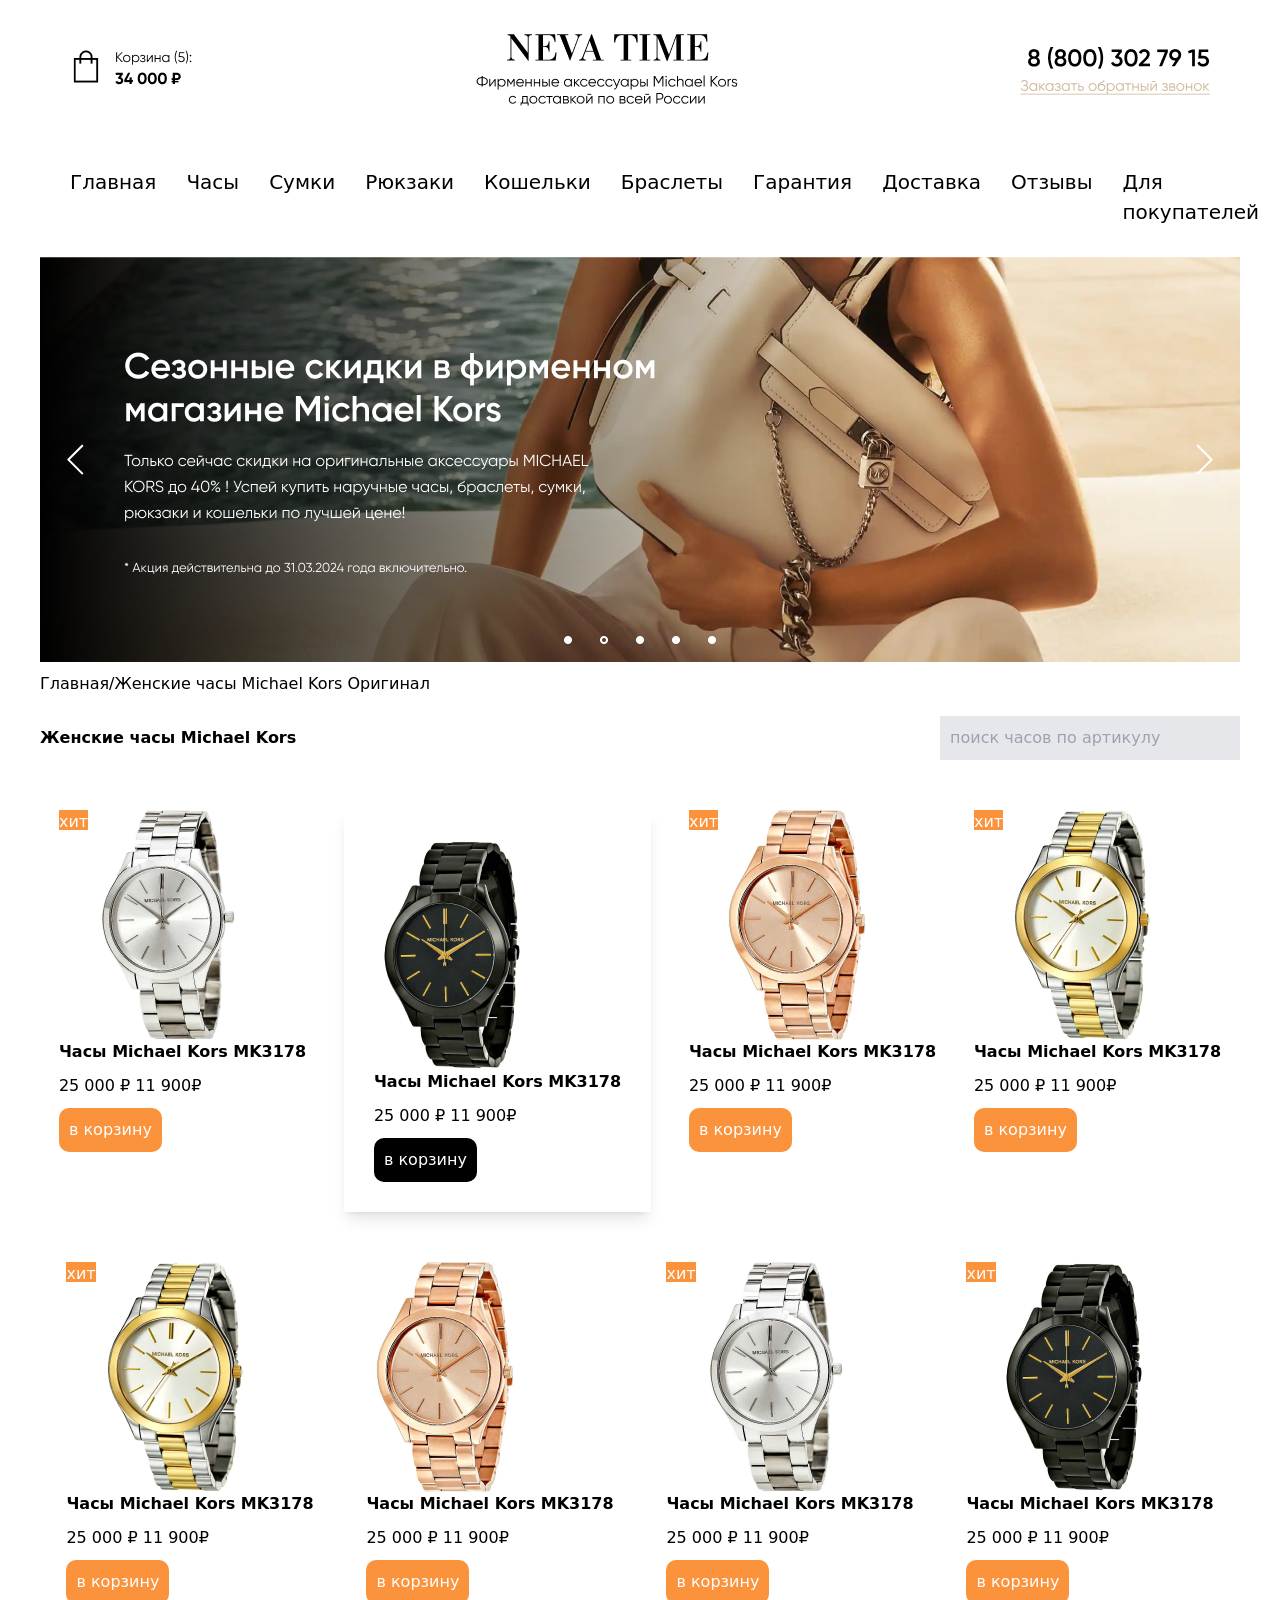
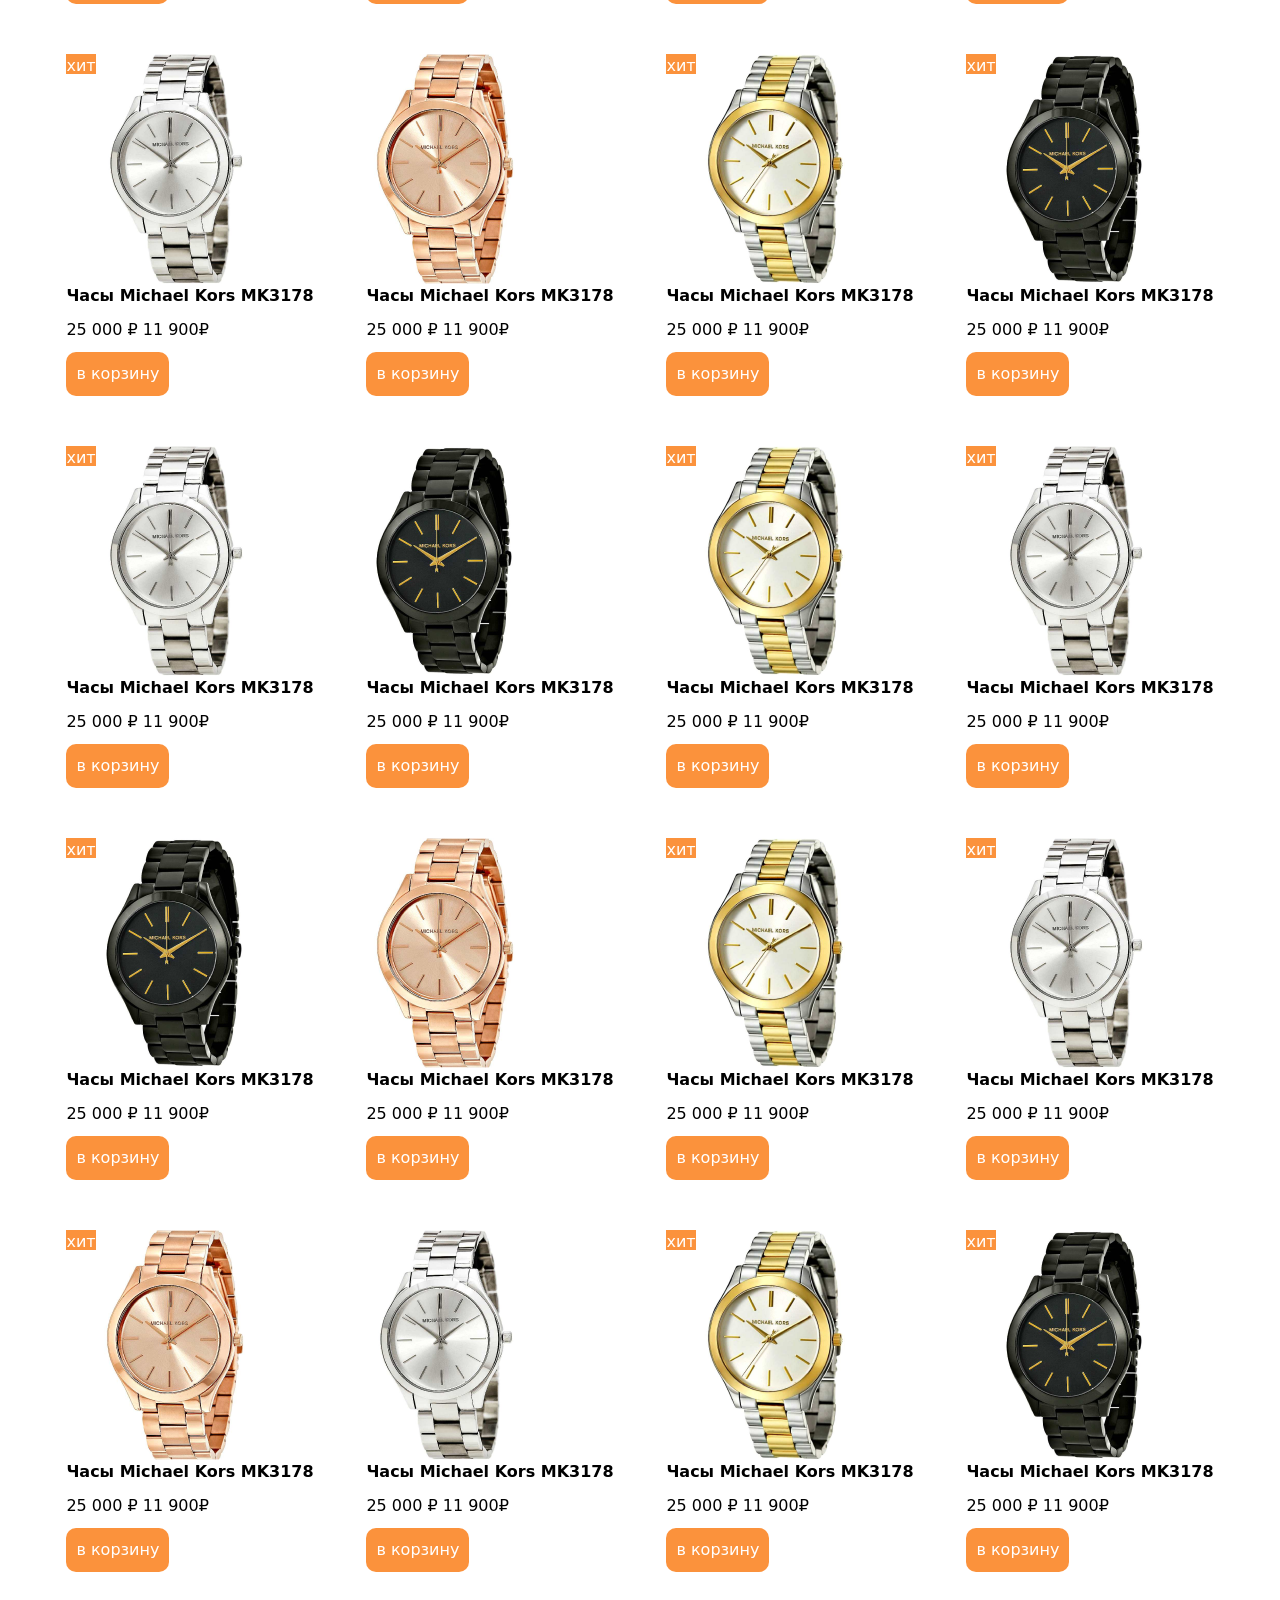
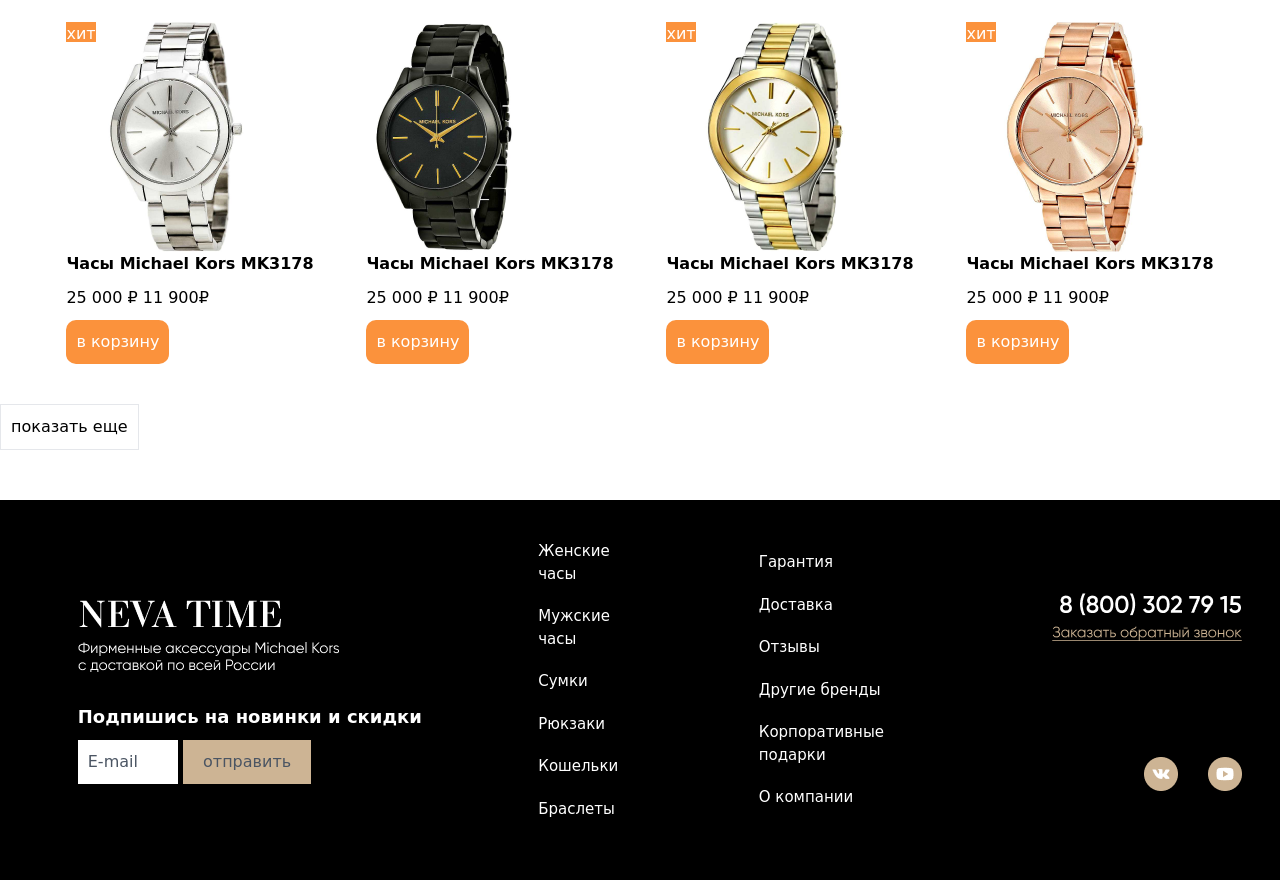
==== src/html — 2.html @ f07faa5c "list_2_add" ====
<!DOCTYPE html>
<html lang="en">

<head>
    <meta charset="UTF-8">
    <meta name="viewport" content="width=device-width, initial-scale=1.0">
    <title>Document</title>
    <link rel="stylesheet" href="./output.css">
</head>

<body>
    <header>
        <nav class="flex items-center justify-between py-[30px] px-[20px] sm:px-[30px] max-w-[1200px] m-auto">


            <img src="./6.png" alt="">
            <img src="./7.png" alt="">
            <img src="./8 (2).png" alt="">

        </nav>
        <nav class="flex items-center justify-between py-[30px] px-[20px] sm:px-[30px] max-w-[1200px] m-auto">

            <ul class="hidden lg:flex text-[20px] gap-[30px] m-auto">
                <li>Главная</li>
                <li>Часы</li>
                <li>Сумки</li>
                <li>Рюкзаки</li>
                <li>Кошельки</li>
                <li>Браслеты</li>
                <li>Гарантия</li>
                <li>Доставка</li>
                <li>Отзывы</li>
                <li>Для покупателей</li>
            </ul>
        </nav>

    </header>
    <main>
        <section class="max-w-[1200px] m-auto">
            <img src="banner.png" alt="">
        </section>
        <p class="mt-[10px] max-w-[1200px] m-auto">Главная/Женские часы Michael Kors Оригинал</p>
        <section class="mt-[20px]">
            <div class="flex justify-between max-w-[1200px] m-auto">
                <h2 class="font-bold place-self-center">Женские часы Michael Kors</h2>
                <input class="w-[300px] bg-gray-200 p-[10px]" type="text" placeholder="поиск часов по артикулу">
            </div>
            <div>
                <div class="max-w-[1200px] m-auto flex mt-[50px] justify-around">
                    <article>
                        <div class="flex">
                            <p class="text-white bg-orange-400 h-[20px]">хит</p>
                            <img src="./image 1 (3).png" alt="">
                        </div>

                        <h2 class="font-bold">Часы Michael Kors MK3178</h2>
                        <p class="mt-[10px]">25 000 ₽ 11 900₽</p>
                        <button class="p-[10px] bg-orange-400 text-white rounded-[10px] mt-[10px]">в корзину</button>

                    </article>
                    <article class="shadow-lg p-[30px]">
                        <div class="flex">

                            <img src="./image 1 (4).png" alt="">
                        </div>

                        <h2 class="font-bold">Часы Michael Kors MK3178</h2>
                        <p class="mt-[10px]">25 000 ₽ 11 900₽</p>
                        <button class="p-[10px] bg-black text-white rounded-[10px] mt-[10px]">в корзину</button>

                    </article>
                    <article>
                        <div class="flex">
                            <p class="text-white bg-orange-400 h-[20px]">хит</p>
                            <img src="./image 1 (5).png" alt="">
                        </div>

                        <h2 class="font-bold">Часы Michael Kors MK3178</h2>
                        <p class="mt-[10px]">25 000 ₽ 11 900₽</p>
                        <button class="p-[10px] bg-orange-400 text-white rounded-[10px] mt-[10px]">в корзину</button>

                    </article>
                    <article>
                        <div class="flex">
                            <p class="text-white bg-orange-400 h-[20px]">хит</p>
                            <img src="./image 1 (6).png" alt="">
                        </div>

                        <h2 class="font-bold">Часы Michael Kors MK3178</h2>
                        <p class="mt-[10px]">25 000 ₽ 11 900₽</p>
                        <button class="p-[10px] bg-orange-400 text-white rounded-[10px] mt-[10px]">в корзину</button>

                    </article>
                </div>
                <div class="max-w-[1200px] m-auto flex mt-[50px] justify-around">
                    <article>
                        <div class="flex">
                            <p class="text-white bg-orange-400 h-[20px]">хит</p>
                            <img src="./image 1 (6).png" alt="">
                        </div>

                        <h2 class="font-bold">Часы Michael Kors MK3178</h2>
                        <p class="mt-[10px]">25 000 ₽ 11 900₽</p>
                        <button class="p-[10px] bg-orange-400 text-white rounded-[10px] mt-[10px]">в корзину</button>

                    </article>
                    <article>
                        <div class="flex">

                            <img src="./image 1 (5).png" alt="">
                        </div>

                        <h2 class="font-bold">Часы Michael Kors MK3178</h2>
                        <p class="mt-[10px]">25 000 ₽ 11 900₽</p>
                        <button class="p-[10px] bg-orange-400 text-white rounded-[10px] mt-[10px]">в корзину</button>

                    </article>
                    <article>
                        <div class="flex">
                            <p class="text-white bg-orange-400 h-[20px]">хит</p>
                            <img src="./image 1 (3).png" alt="">
                        </div>

                        <h2 class="font-bold">Часы Michael Kors MK3178</h2>
                        <p class="mt-[10px]">25 000 ₽ 11 900₽</p>
                        <button class="p-[10px] bg-orange-400 text-white rounded-[10px] mt-[10px]">в корзину</button>

                    </article>
                    <article>
                        <div class="flex">
                            <p class="text-white bg-orange-400 h-[20px]">хит</p>
                            <img src="./image 1 (4).png" alt="">
                        </div>

                        <h2 class="font-bold">Часы Michael Kors MK3178</h2>
                        <p class="mt-[10px]">25 000 ₽ 11 900₽</p>
                        <button class="p-[10px] bg-orange-400 text-white rounded-[10px] mt-[10px]">в корзину</button>

                    </article>
                </div>
                <div class="max-w-[1200px] m-auto flex mt-[50px] justify-around">
                    <article>
                        <div class="flex">
                            <p class="text-white bg-orange-400 h-[20px]">хит</p>
                            <img src="./image 1 (3).png" alt="">
                        </div>

                        <h2 class="font-bold">Часы Michael Kors MK3178</h2>
                        <p class="mt-[10px]">25 000 ₽ 11 900₽</p>
                        <button class="p-[10px] bg-orange-400 text-white rounded-[10px] mt-[10px]">в корзину</button>

                    </article>
                    <article>
                        <div class="flex">

                            <img src="./image 1 (5).png" alt="">
                        </div>

                        <h2 class="font-bold">Часы Michael Kors MK3178</h2>
                        <p class="mt-[10px]">25 000 ₽ 11 900₽</p>
                        <button class="p-[10px] bg-orange-400 text-white rounded-[10px] mt-[10px]">в корзину</button>

                    </article>
                    <article>
                        <div class="flex">
                            <p class="text-white bg-orange-400 h-[20px]">хит</p>
                            <img src="./image 1 (6).png" alt="">
                        </div>

                        <h2 class="font-bold">Часы Michael Kors MK3178</h2>
                        <p class="mt-[10px]">25 000 ₽ 11 900₽</p>
                        <button class="p-[10px] bg-orange-400 text-white rounded-[10px] mt-[10px]">в корзину</button>

                    </article>
                    <article>
                        <div class="flex">
                            <p class="text-white bg-orange-400 h-[20px]">хит</p>
                            <img src="./image 1 (4).png" alt="">
                        </div>

                        <h2 class="font-bold">Часы Michael Kors MK3178</h2>
                        <p class="mt-[10px]">25 000 ₽ 11 900₽</p>
                        <button class="p-[10px] bg-orange-400 text-white rounded-[10px] mt-[10px]">в корзину</button>

                    </article>
                </div>
                <div class="max-w-[1200px] m-auto flex mt-[50px] justify-around">
                    <article>
                        <div class="flex">
                            <p class="text-white bg-orange-400 h-[20px]">хит</p>
                            <img src="./image 1 (3).png" alt="">
                        </div>

                        <h2 class="font-bold">Часы Michael Kors MK3178</h2>
                        <p class="mt-[10px]">25 000 ₽ 11 900₽</p>
                        <button class="p-[10px] bg-orange-400 text-white rounded-[10px] mt-[10px]">в корзину</button>

                    </article>
                    <article>
                        <div class="flex">

                            <img src="./image 1 (4).png" alt="">
                        </div>

                        <h2 class="font-bold">Часы Michael Kors MK3178</h2>
                        <p class="mt-[10px]">25 000 ₽ 11 900₽</p>
                        <button class="p-[10px] bg-orange-400 text-white rounded-[10px] mt-[10px]">в корзину</button>

                    </article>
                    <article>
                        <div class="flex">
                            <p class="text-white bg-orange-400 h-[20px]">хит</p>
                            <img src="./image 1 (6).png" alt="">
                        </div>

                        <h2 class="font-bold">Часы Michael Kors MK3178</h2>
                        <p class="mt-[10px]">25 000 ₽ 11 900₽</p>
                        <button class="p-[10px] bg-orange-400 text-white rounded-[10px] mt-[10px]">в корзину</button>

                    </article>
                    <article>
                        <div class="flex">
                            <p class="text-white bg-orange-400 h-[20px]">хит</p>
                            <img src="./image 1 (3).png" alt="">
                        </div>

                        <h2 class="font-bold">Часы Michael Kors MK3178</h2>
                        <p class="mt-[10px]">25 000 ₽ 11 900₽</p>
                        <button class="p-[10px] bg-orange-400 text-white rounded-[10px] mt-[10px]">в корзину</button>

                    </article>
                </div>
                <div class="max-w-[1200px] m-auto flex mt-[50px] justify-around">
                    <article>
                        <div class="flex">
                            <p class="text-white bg-orange-400 h-[20px]">хит</p>
                            <img src="./image 1 (4).png" alt="">
                        </div>

                        <h2 class="font-bold">Часы Michael Kors MK3178</h2>
                        <p class="mt-[10px]">25 000 ₽ 11 900₽</p>
                        <button class="p-[10px] bg-orange-400 text-white rounded-[10px] mt-[10px]">в корзину</button>

                    </article>
                    <article>
                        <div class="flex">

                            <img src="./image 1 (5).png" alt="">
                        </div>

                        <h2 class="font-bold">Часы Michael Kors MK3178</h2>
                        <p class="mt-[10px]">25 000 ₽ 11 900₽</p>
                        <button class="p-[10px] bg-orange-400 text-white rounded-[10px] mt-[10px]">в корзину</button>

                    </article>
                    <article>
                        <div class="flex">
                            <p class="text-white bg-orange-400 h-[20px]">хит</p>
                            <img src="./image 1 (6).png" alt="">
                        </div>

                        <h2 class="font-bold">Часы Michael Kors MK3178</h2>
                        <p class="mt-[10px]">25 000 ₽ 11 900₽</p>
                        <button class="p-[10px] bg-orange-400 text-white rounded-[10px] mt-[10px]">в корзину</button>

                    </article>
                    <article>
                        <div class="flex">
                            <p class="text-white bg-orange-400 h-[20px]">хит</p>
                            <img src="./image 1 (3).png" alt="">
                        </div>

                        <h2 class="font-bold">Часы Michael Kors MK3178</h2>
                        <p class="mt-[10px]">25 000 ₽ 11 900₽</p>
                        <button class="p-[10px] bg-orange-400 text-white rounded-[10px] mt-[10px]">в корзину</button>

                    </article>
                </div>
                <div class="max-w-[1200px] m-auto flex mt-[50px] justify-around">
                    <article>
                        <div class="flex">
                            <p class="text-white bg-orange-400 h-[20px]">хит</p>
                            <img src="./image 1 (5).png" alt="">
                        </div>

                        <h2 class="font-bold">Часы Michael Kors MK3178</h2>
                        <p class="mt-[10px]">25 000 ₽ 11 900₽</p>
                        <button class="p-[10px] bg-orange-400 text-white rounded-[10px] mt-[10px]">в корзину</button>

                    </article>
                    <article>
                        <div class="flex">

                            <img src="./image 1 (3).png" alt="">
                        </div>

                        <h2 class="font-bold">Часы Michael Kors MK3178</h2>
                        <p class="mt-[10px]">25 000 ₽ 11 900₽</p>
                        <button class="p-[10px] bg-orange-400 text-white rounded-[10px] mt-[10px]">в корзину</button>

                    </article>
                    <article>
                        <div class="flex">
                            <p class="text-white bg-orange-400 h-[20px]">хит</p>
                            <img src="./image 1 (6).png" alt="">
                        </div>

                        <h2 class="font-bold">Часы Michael Kors MK3178</h2>
                        <p class="mt-[10px]">25 000 ₽ 11 900₽</p>
                        <button class="p-[10px] bg-orange-400 text-white rounded-[10px] mt-[10px]">в корзину</button>

                    </article>
                    <article>
                        <div class="flex">
                            <p class="text-white bg-orange-400 h-[20px]">хит</p>
                            <img src="./image 1 (4).png" alt="">
                        </div>

                        <h2 class="font-bold">Часы Michael Kors MK3178</h2>
                        <p class="mt-[10px]">25 000 ₽ 11 900₽</p>
                        <button class="p-[10px] bg-orange-400 text-white rounded-[10px] mt-[10px]">в корзину</button>

                    </article>
                </div>
                <div class="max-w-[1200px] m-auto flex mt-[50px] justify-around">
                    <article>
                        <div class="flex">
                            <p class="text-white bg-orange-400 h-[20px]">хит</p>
                            <img src="./image 1 (3).png" alt="">
                        </div>

                        <h2 class="font-bold">Часы Michael Kors MK3178</h2>
                        <p class="mt-[10px]">25 000 ₽ 11 900₽</p>
                        <button class="p-[10px] bg-orange-400 text-white rounded-[10px] mt-[10px]">в корзину</button>

                    </article>
                    <article>
                        <div class="flex">

                            <img src="./image 1 (4).png" alt="">
                        </div>

                        <h2 class="font-bold">Часы Michael Kors MK3178</h2>
                        <p class="mt-[10px]">25 000 ₽ 11 900₽</p>
                        <button class="p-[10px] bg-orange-400 text-white rounded-[10px] mt-[10px]">в корзину</button>

                    </article>
                    <article>
                        <div class="flex">
                            <p class="text-white bg-orange-400 h-[20px]">хит</p>
                            <img src="./image 1 (6).png" alt="">
                        </div>

                        <h2 class="font-bold">Часы Michael Kors MK3178</h2>
                        <p class="mt-[10px]">25 000 ₽ 11 900₽</p>
                        <button class="p-[10px] bg-orange-400 text-white rounded-[10px] mt-[10px]">в корзину</button>

                    </article>
                    <article>
                        <div class="flex">
                            <p class="text-white bg-orange-400 h-[20px]">хит</p>
                            <img src="./image 1 (5).png" alt="">
                        </div>

                        <h2 class="font-bold">Часы Michael Kors MK3178</h2>
                        <p class="mt-[10px]">25 000 ₽ 11 900₽</p>
                        <button class="p-[10px] bg-orange-400 text-white rounded-[10px] mt-[10px]">в корзину</button>

                    </article>
                </div>
            </div>
            <div class="place-self-center">
                <button class="border border-separate p-[10px] mt-[40px] place-content-center">показать еще</button>
            </div>


        </section>
    </main>
    <footer class="mt-[50px]">
        <section class="w-[1300px] h-[380px] bg-black mx-[auto] pl-[20px] flex justify-around items-center">
            <article class="w-[345px] ">
                <img src="./logo (2).png" alt="">
                <p class="text-[18px] font-[600] text-white pt-[30px] pb-[10px]">Подпишись на новинки и скидки</p>
                <button class="bg-white text-gray-600 p-[10px_40px_10px_10px]">E-mail</button>
                <button class="bg-[#CDB494] text-gray-600 p-[10px_20px]">отправить</button>

            </article>
            <article class="w-[105px] ">
                <p class="text-[15px] font-[400] text-white pb-[20px]">Женские часы</p>
                <p class="text-[15px] font-[400] text-white pb-[20px]">Мужские часы</p>
                <p class="text-[15px] font-[400] text-white pb-[20px]"> Сумки</p>
                <p class="text-[15px] font-[400] text-white pb-[20px]">Рюкзаки</p>
                <p class="text-[15px] font-[400] text-white pb-[20px]">Кошельки</p>
                <p class="text-[15px] font-[400] text-white pb-[20px]">Браслеты</p>
            </article>
            <article class="w-[178px] ">
                <p class="text-[15px] font-[400] text-white pb-[20px]">Гарантия</p>
                <p class="text-[15px] font-[400] text-white pb-[20px]">Доставка</p>
                <p class="text-[15px] font-[400] text-white pb-[20px]"> Отзывы</p>
                <p class="text-[15px] font-[400] text-white pb-[20px]">Другие бренды</p>
                <p class="text-[15px] font-[400] text-white pb-[20px]">Корпоративные подарки</p>
                <p class="text-[15px] font-[400] text-white pb-[20px]">О компании</p>
            </article>
            <article class="w-[190px] h-[202px] flex flex-col justify-between ">
                <div>
                    <img src="./tel.png" alt="">
                </div>
                <div class="flex gap-[30px] justify-end">
                    <img src="./015-vkontakte.png" alt="">
                    <img src="./004-youtube.png" alt="">
                </div>
            </article>
        </section>
    </footer>
</body>

</html>
---- src/output.css ----
*, ::before, ::after {
  --tw-border-spacing-x: 0;
  --tw-border-spacing-y: 0;
  --tw-translate-x: 0;
  --tw-translate-y: 0;
  --tw-rotate: 0;
  --tw-skew-x: 0;
  --tw-skew-y: 0;
  --tw-scale-x: 1;
  --tw-scale-y: 1;
  --tw-pan-x:  ;
  --tw-pan-y:  ;
  --tw-pinch-zoom:  ;
  --tw-scroll-snap-strictness: proximity;
  --tw-gradient-from-position:  ;
  --tw-gradient-via-position:  ;
  --tw-gradient-to-position:  ;
  --tw-ordinal:  ;
  --tw-slashed-zero:  ;
  --tw-numeric-figure:  ;
  --tw-numeric-spacing:  ;
  --tw-numeric-fraction:  ;
  --tw-ring-inset:  ;
  --tw-ring-offset-width: 0px;
  --tw-ring-offset-color: #fff;
  --tw-ring-color: rgb(59 130 246 / 0.5);
  --tw-ring-offset-shadow: 0 0 #0000;
  --tw-ring-shadow: 0 0 #0000;
  --tw-shadow: 0 0 #0000;
  --tw-shadow-colored: 0 0 #0000;
  --tw-blur:  ;
  --tw-brightness:  ;
  --tw-contrast:  ;
  --tw-grayscale:  ;
  --tw-hue-rotate:  ;
  --tw-invert:  ;
  --tw-saturate:  ;
  --tw-sepia:  ;
  --tw-drop-shadow:  ;
  --tw-backdrop-blur:  ;
  --tw-backdrop-brightness:  ;
  --tw-backdrop-contrast:  ;
  --tw-backdrop-grayscale:  ;
  --tw-backdrop-hue-rotate:  ;
  --tw-backdrop-invert:  ;
  --tw-backdrop-opacity:  ;
  --tw-backdrop-saturate:  ;
  --tw-backdrop-sepia:  ;
  --tw-contain-size:  ;
  --tw-contain-layout:  ;
  --tw-contain-paint:  ;
  --tw-contain-style:  ;
}

::backdrop {
  --tw-border-spacing-x: 0;
  --tw-border-spacing-y: 0;
  --tw-translate-x: 0;
  --tw-translate-y: 0;
  --tw-rotate: 0;
  --tw-skew-x: 0;
  --tw-skew-y: 0;
  --tw-scale-x: 1;
  --tw-scale-y: 1;
  --tw-pan-x:  ;
  --tw-pan-y:  ;
  --tw-pinch-zoom:  ;
  --tw-scroll-snap-strictness: proximity;
  --tw-gradient-from-position:  ;
  --tw-gradient-via-position:  ;
  --tw-gradient-to-position:  ;
  --tw-ordinal:  ;
  --tw-slashed-zero:  ;
  --tw-numeric-figure:  ;
  --tw-numeric-spacing:  ;
  --tw-numeric-fraction:  ;
  --tw-ring-inset:  ;
  --tw-ring-offset-width: 0px;
  --tw-ring-offset-color: #fff;
  --tw-ring-color: rgb(59 130 246 / 0.5);
  --tw-ring-offset-shadow: 0 0 #0000;
  --tw-ring-shadow: 0 0 #0000;
  --tw-shadow: 0 0 #0000;
  --tw-shadow-colored: 0 0 #0000;
  --tw-blur:  ;
  --tw-brightness:  ;
  --tw-contrast:  ;
  --tw-grayscale:  ;
  --tw-hue-rotate:  ;
  --tw-invert:  ;
  --tw-saturate:  ;
  --tw-sepia:  ;
  --tw-drop-shadow:  ;
  --tw-backdrop-blur:  ;
  --tw-backdrop-brightness:  ;
  --tw-backdrop-contrast:  ;
  --tw-backdrop-grayscale:  ;
  --tw-backdrop-hue-rotate:  ;
  --tw-backdrop-invert:  ;
  --tw-backdrop-opacity:  ;
  --tw-backdrop-saturate:  ;
  --tw-backdrop-sepia:  ;
  --tw-contain-size:  ;
  --tw-contain-layout:  ;
  --tw-contain-paint:  ;
  --tw-contain-style:  ;
}

/*
! tailwindcss v3.4.17 | MIT License | https://tailwindcss.com
*/

/*
1. Prevent padding and border from affecting element width. (https://github.com/mozdevs/cssremedy/issues/4)
2. Allow adding a border to an element by just adding a border-width. (https://github.com/tailwindcss/tailwindcss/pull/116)
*/

*,
::before,
::after {
  box-sizing: border-box;
  /* 1 */
  border-width: 0;
  /* 2 */
  border-style: solid;
  /* 2 */
  border-color: #e5e7eb;
  /* 2 */
}

::before,
::after {
  --tw-content: '';
}

/*
1. Use a consistent sensible line-height in all browsers.
2. Prevent adjustments of font size after orientation changes in iOS.
3. Use a more readable tab size.
4. Use the user's configured `sans` font-family by default.
5. Use the user's configured `sans` font-feature-settings by default.
6. Use the user's configured `sans` font-variation-settings by default.
7. Disable tap highlights on iOS
*/

html,
:host {
  line-height: 1.5;
  /* 1 */
  -webkit-text-size-adjust: 100%;
  /* 2 */
  -moz-tab-size: 4;
  /* 3 */
  -o-tab-size: 4;
     tab-size: 4;
  /* 3 */
  font-family: ui-sans-serif, system-ui, sans-serif, "Apple Color Emoji", "Segoe UI Emoji", "Segoe UI Symbol", "Noto Color Emoji";
  /* 4 */
  font-feature-settings: normal;
  /* 5 */
  font-variation-settings: normal;
  /* 6 */
  -webkit-tap-highlight-color: transparent;
  /* 7 */
}

/*
1. Remove the margin in all browsers.
2. Inherit line-height from `html` so users can set them as a class directly on the `html` element.
*/

body {
  margin: 0;
  /* 1 */
  line-height: inherit;
  /* 2 */
}

/*
1. Add the correct height in Firefox.
2. Correct the inheritance of border color in Firefox. (https://bugzilla.mozilla.org/show_bug.cgi?id=190655)
3. Ensure horizontal rules are visible by default.
*/

hr {
  height: 0;
  /* 1 */
  color: inherit;
  /* 2 */
  border-top-width: 1px;
  /* 3 */
}

/*
Add the correct text decoration in Chrome, Edge, and Safari.
*/

abbr:where([title]) {
  -webkit-text-decoration: underline dotted;
          text-decoration: underline dotted;
}

/*
Remove the default font size and weight for headings.
*/

h1,
h2,
h3,
h4,
h5,
h6 {
  font-size: inherit;
  font-weight: inherit;
}

/*
Reset links to optimize for opt-in styling instead of opt-out.
*/

a {
  color: inherit;
  text-decoration: inherit;
}

/*
Add the correct font weight in Edge and Safari.
*/

b,
strong {
  font-weight: bolder;
}

/*
1. Use the user's configured `mono` font-family by default.
2. Use the user's configured `mono` font-feature-settings by default.
3. Use the user's configured `mono` font-variation-settings by default.
4. Correct the odd `em` font sizing in all browsers.
*/

code,
kbd,
samp,
pre {
  font-family: ui-monospace, SFMono-Regular, Menlo, Monaco, Consolas, "Liberation Mono", "Courier New", monospace;
  /* 1 */
  font-feature-settings: normal;
  /* 2 */
  font-variation-settings: normal;
  /* 3 */
  font-size: 1em;
  /* 4 */
}

/*
Add the correct font size in all browsers.
*/

small {
  font-size: 80%;
}

/*
Prevent `sub` and `sup` elements from affecting the line height in all browsers.
*/

sub,
sup {
  font-size: 75%;
  line-height: 0;
  position: relative;
  vertical-align: baseline;
}

sub {
  bottom: -0.25em;
}

sup {
  top: -0.5em;
}

/*
1. Remove text indentation from table contents in Chrome and Safari. (https://bugs.chromium.org/p/chromium/issues/detail?id=999088, https://bugs.webkit.org/show_bug.cgi?id=201297)
2. Correct table border color inheritance in all Chrome and Safari. (https://bugs.chromium.org/p/chromium/issues/detail?id=935729, https://bugs.webkit.org/show_bug.cgi?id=195016)
3. Remove gaps between table borders by default.
*/

table {
  text-indent: 0;
  /* 1 */
  border-color: inherit;
  /* 2 */
  border-collapse: collapse;
  /* 3 */
}

/*
1. Change the font styles in all browsers.
2. Remove the margin in Firefox and Safari.
3. Remove default padding in all browsers.
*/

button,
input,
optgroup,
select,
textarea {
  font-family: inherit;
  /* 1 */
  font-feature-settings: inherit;
  /* 1 */
  font-variation-settings: inherit;
  /* 1 */
  font-size: 100%;
  /* 1 */
  font-weight: inherit;
  /* 1 */
  line-height: inherit;
  /* 1 */
  letter-spacing: inherit;
  /* 1 */
  color: inherit;
  /* 1 */
  margin: 0;
  /* 2 */
  padding: 0;
  /* 3 */
}

/*
Remove the inheritance of text transform in Edge and Firefox.
*/

button,
select {
  text-transform: none;
}

/*
1. Correct the inability to style clickable types in iOS and Safari.
2. Remove default button styles.
*/

button,
input:where([type='button']),
input:where([type='reset']),
input:where([type='submit']) {
  -webkit-appearance: button;
  /* 1 */
  background-color: transparent;
  /* 2 */
  background-image: none;
  /* 2 */
}

/*
Use the modern Firefox focus style for all focusable elements.
*/

:-moz-focusring {
  outline: auto;
}

/*
Remove the additional `:invalid` styles in Firefox. (https://github.com/mozilla/gecko-dev/blob/2f9eacd9d3d995c937b4251a5557d95d494c9be1/layout/style/res/forms.css#L728-L737)
*/

:-moz-ui-invalid {
  box-shadow: none;
}

/*
Add the correct vertical alignment in Chrome and Firefox.
*/

progress {
  vertical-align: baseline;
}

/*
Correct the cursor style of increment and decrement buttons in Safari.
*/

::-webkit-inner-spin-button,
::-webkit-outer-spin-button {
  height: auto;
}

/*
1. Correct the odd appearance in Chrome and Safari.
2. Correct the outline style in Safari.
*/

[type='search'] {
  -webkit-appearance: textfield;
  /* 1 */
  outline-offset: -2px;
  /* 2 */
}

/*
Remove the inner padding in Chrome and Safari on macOS.
*/

::-webkit-search-decoration {
  -webkit-appearance: none;
}

/*
1. Correct the inability to style clickable types in iOS and Safari.
2. Change font properties to `inherit` in Safari.
*/

::-webkit-file-upload-button {
  -webkit-appearance: button;
  /* 1 */
  font: inherit;
  /* 2 */
}

/*
Add the correct display in Chrome and Safari.
*/

summary {
  display: list-item;
}

/*
Removes the default spacing and border for appropriate elements.
*/

blockquote,
dl,
dd,
h1,
h2,
h3,
h4,
h5,
h6,
hr,
figure,
p,
pre {
  margin: 0;
}

fieldset {
  margin: 0;
  padding: 0;
}

legend {
  padding: 0;
}

ol,
ul,
menu {
  list-style: none;
  margin: 0;
  padding: 0;
}

/*
Reset default styling for dialogs.
*/

dialog {
  padding: 0;
}

/*
Prevent resizing textareas horizontally by default.
*/

textarea {
  resize: vertical;
}

/*
1. Reset the default placeholder opacity in Firefox. (https://github.com/tailwindlabs/tailwindcss/issues/3300)
2. Set the default placeholder color to the user's configured gray 400 color.
*/

input::-moz-placeholder, textarea::-moz-placeholder {
  opacity: 1;
  /* 1 */
  color: #9ca3af;
  /* 2 */
}

input::placeholder,
textarea::placeholder {
  opacity: 1;
  /* 1 */
  color: #9ca3af;
  /* 2 */
}

/*
Set the default cursor for buttons.
*/

button,
[role="button"] {
  cursor: pointer;
}

/*
Make sure disabled buttons don't get the pointer cursor.
*/

:disabled {
  cursor: default;
}

/*
1. Make replaced elements `display: block` by default. (https://github.com/mozdevs/cssremedy/issues/14)
2. Add `vertical-align: middle` to align replaced elements more sensibly by default. (https://github.com/jensimmons/cssremedy/issues/14#issuecomment-634934210)
   This can trigger a poorly considered lint error in some tools but is included by design.
*/

img,
svg,
video,
canvas,
audio,
iframe,
embed,
object {
  display: block;
  /* 1 */
  vertical-align: middle;
  /* 2 */
}

/*
Constrain images and videos to the parent width and preserve their intrinsic aspect ratio. (https://github.com/mozdevs/cssremedy/issues/14)
*/

img,
video {
  max-width: 100%;
  height: auto;
}

/* Make elements with the HTML hidden attribute stay hidden by default */

[hidden]:where(:not([hidden="until-found"])) {
  display: none;
}

.m-auto {
  margin: auto;
}

.mx-\[auto\] {
  margin-left: auto;
  margin-right: auto;
}

.my-\[30px\] {
  margin-top: 30px;
  margin-bottom: 30px;
}

.ml-\[200px\] {
  margin-left: 200px;
}

.mr-\[30px\] {
  margin-right: 30px;
}

.mt-\[10px\] {
  margin-top: 10px;
}

.mt-\[200px\] {
  margin-top: 200px;
}

.mt-\[20px\] {
  margin-top: 20px;
}

.mt-\[30px\] {
  margin-top: 30px;
}

.mt-\[40px\] {
  margin-top: 40px;
}

.mt-\[50px\] {
  margin-top: 50px;
}

.flex {
  display: flex;
}

.hidden {
  display: none;
}

.h-\[100vh\] {
  height: 100vh;
}

.h-\[202px\] {
  height: 202px;
}

.h-\[20px\] {
  height: 20px;
}

.h-\[264px\] {
  height: 264px;
}

.h-\[321px\] {
  height: 321px;
}

.h-\[374px\] {
  height: 374px;
}

.h-\[380px\] {
  height: 380px;
}

.h-\[960px\] {
  height: 960px;
}

.w-\[105px\] {
  width: 105px;
}

.w-\[1200px\] {
  width: 1200px;
}

.w-\[1300px\] {
  width: 1300px;
}

.w-\[178px\] {
  width: 178px;
}

.w-\[190px\] {
  width: 190px;
}

.w-\[260px\] {
  width: 260px;
}

.w-\[300px\] {
  width: 300px;
}

.w-\[345px\] {
  width: 345px;
}

.w-\[35\%\] {
  width: 35%;
}

.w-\[352px\] {
  width: 352px;
}

.w-\[380px\] {
  width: 380px;
}

.w-\[60\%\] {
  width: 60%;
}

.w-\[700px\] {
  width: 700px;
}

.w-\[856px\] {
  width: 856px;
}

.max-w-\[1200px\] {
  max-width: 1200px;
}

.max-w-\[1250px\] {
  max-width: 1250px;
}

.max-w-\[1300px\] {
  max-width: 1300px;
}

.border-separate {
  border-collapse: separate;
}

.flex-row-reverse {
  flex-direction: row-reverse;
}

.flex-col {
  flex-direction: column;
}

.place-content-center {
  place-content: center;
}

.items-center {
  align-items: center;
}

.justify-end {
  justify-content: flex-end;
}

.justify-center {
  justify-content: center;
}

.justify-between {
  justify-content: space-between;
}

.justify-around {
  justify-content: space-around;
}

.gap-\[20px\] {
  gap: 20px;
}

.gap-\[30px\] {
  gap: 30px;
}

.gap-\[45px\] {
  gap: 45px;
}

.gap-\[25px\] {
  gap: 25px;
}

.gap-\[35px\] {
  gap: 35px;
}

.place-self-center {
  place-self: center;
}

.self-center {
  align-self: center;
}

.rounded-\[10px\] {
  border-radius: 10px;
}

.rounded-\[4px\] {
  border-radius: 4px;
}

.border {
  border-width: 1px;
}

.border-\[1px\] {
  border-width: 1px;
}

.border-solid {
  border-style: solid;
}

.border-black {
  --tw-border-opacity: 1;
  border-color: rgb(0 0 0 / var(--tw-border-opacity, 1));
}

.bg-\[\#CDB494\] {
  --tw-bg-opacity: 1;
  background-color: rgb(205 180 148 / var(--tw-bg-opacity, 1));
}

.bg-\[\#F7F7F7\] {
  --tw-bg-opacity: 1;
  background-color: rgb(247 247 247 / var(--tw-bg-opacity, 1));
}

.bg-black {
  --tw-bg-opacity: 1;
  background-color: rgb(0 0 0 / var(--tw-bg-opacity, 1));
}

.bg-gray-200 {
  --tw-bg-opacity: 1;
  background-color: rgb(229 231 235 / var(--tw-bg-opacity, 1));
}

.bg-orange-300 {
  --tw-bg-opacity: 1;
  background-color: rgb(253 186 116 / var(--tw-bg-opacity, 1));
}

.bg-orange-400 {
  --tw-bg-opacity: 1;
  background-color: rgb(251 146 60 / var(--tw-bg-opacity, 1));
}

.bg-white {
  --tw-bg-opacity: 1;
  background-color: rgb(255 255 255 / var(--tw-bg-opacity, 1));
}

.bg-\[url\(\'\/src\/1\.png\'\)\] {
  background-image: url('/src/1.png');
}

.bg-center {
  background-position: center;
}

.bg-no-repeat {
  background-repeat: no-repeat;
}

.p-\[10px\] {
  padding: 10px;
}

.p-\[10px_20px\] {
  padding: 10px 20px;
}

.p-\[10px_30px\] {
  padding: 10px 30px;
}

.p-\[10px_40px_10px_10px\] {
  padding: 10px 40px 10px 10px;
}

.p-\[15px_36px\] {
  padding: 15px 36px;
}

.p-\[20px\] {
  padding: 20px;
}

.p-\[30px\] {
  padding: 30px;
}

.px-\[20px\] {
  padding-left: 20px;
  padding-right: 20px;
}

.py-\[15px\] {
  padding-top: 15px;
  padding-bottom: 15px;
}

.py-\[30px\] {
  padding-top: 30px;
  padding-bottom: 30px;
}

.pb-\[10px\] {
  padding-bottom: 10px;
}

.pb-\[20px\] {
  padding-bottom: 20px;
}

.pl-\[20px\] {
  padding-left: 20px;
}

.pr-\[250px\] {
  padding-right: 250px;
}

.pr-\[580px\] {
  padding-right: 580px;
}

.pt-\[20px\] {
  padding-top: 20px;
}

.pt-\[30px\] {
  padding-top: 30px;
}

.pt-\[40px\] {
  padding-top: 40px;
}

.text-center {
  text-align: center;
}

.text-\[10px\] {
  font-size: 10px;
}

.text-\[15px\] {
  font-size: 15px;
}

.text-\[18px\] {
  font-size: 18px;
}

.text-\[20px\] {
  font-size: 20px;
}

.text-\[42px\] {
  font-size: 42px;
}

.text-\[60px\] {
  font-size: 60px;
}

.font-\[400\] {
  font-weight: 400;
}

.font-\[600\] {
  font-weight: 600;
}

.font-\[600px\] {
  font-weight: 600px;
}

.font-bold {
  font-weight: 700;
}

.text-gray-600 {
  --tw-text-opacity: 1;
  color: rgb(75 85 99 / var(--tw-text-opacity, 1));
}

.text-gray-700 {
  --tw-text-opacity: 1;
  color: rgb(55 65 81 / var(--tw-text-opacity, 1));
}

.text-orange-300 {
  --tw-text-opacity: 1;
  color: rgb(253 186 116 / var(--tw-text-opacity, 1));
}

.text-white {
  --tw-text-opacity: 1;
  color: rgb(255 255 255 / var(--tw-text-opacity, 1));
}

.shadow-lg {
  --tw-shadow: 0 10px 15px -3px rgb(0 0 0 / 0.1), 0 4px 6px -4px rgb(0 0 0 / 0.1);
  --tw-shadow-colored: 0 10px 15px -3px var(--tw-shadow-color), 0 4px 6px -4px var(--tw-shadow-color);
  box-shadow: var(--tw-ring-offset-shadow, 0 0 #0000), var(--tw-ring-shadow, 0 0 #0000), var(--tw-shadow);
}

@media (min-width: 320px) {
  .sm\:px-\[30px\] {
    padding-left: 30px;
    padding-right: 30px;
  }
}

@media (min-width: 767px) {
  .lg\:flex {
    display: flex;
  }
}
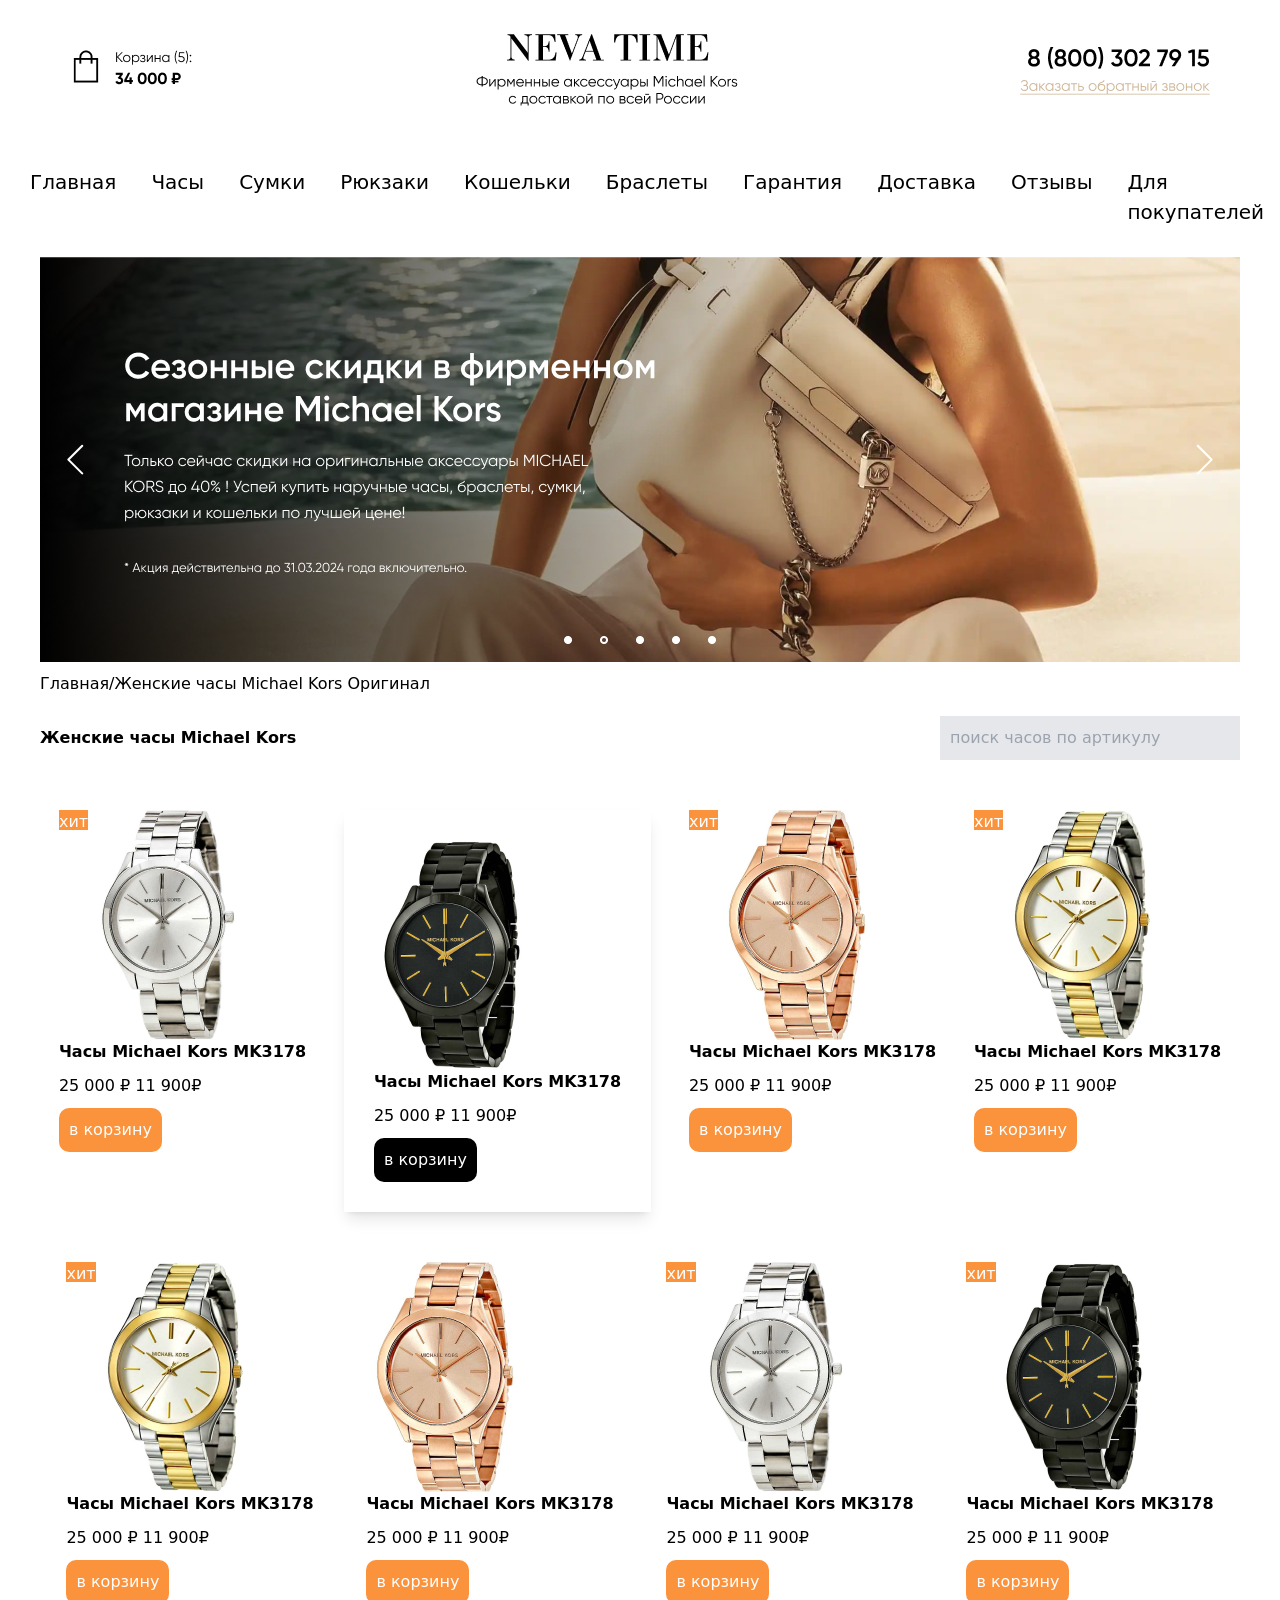
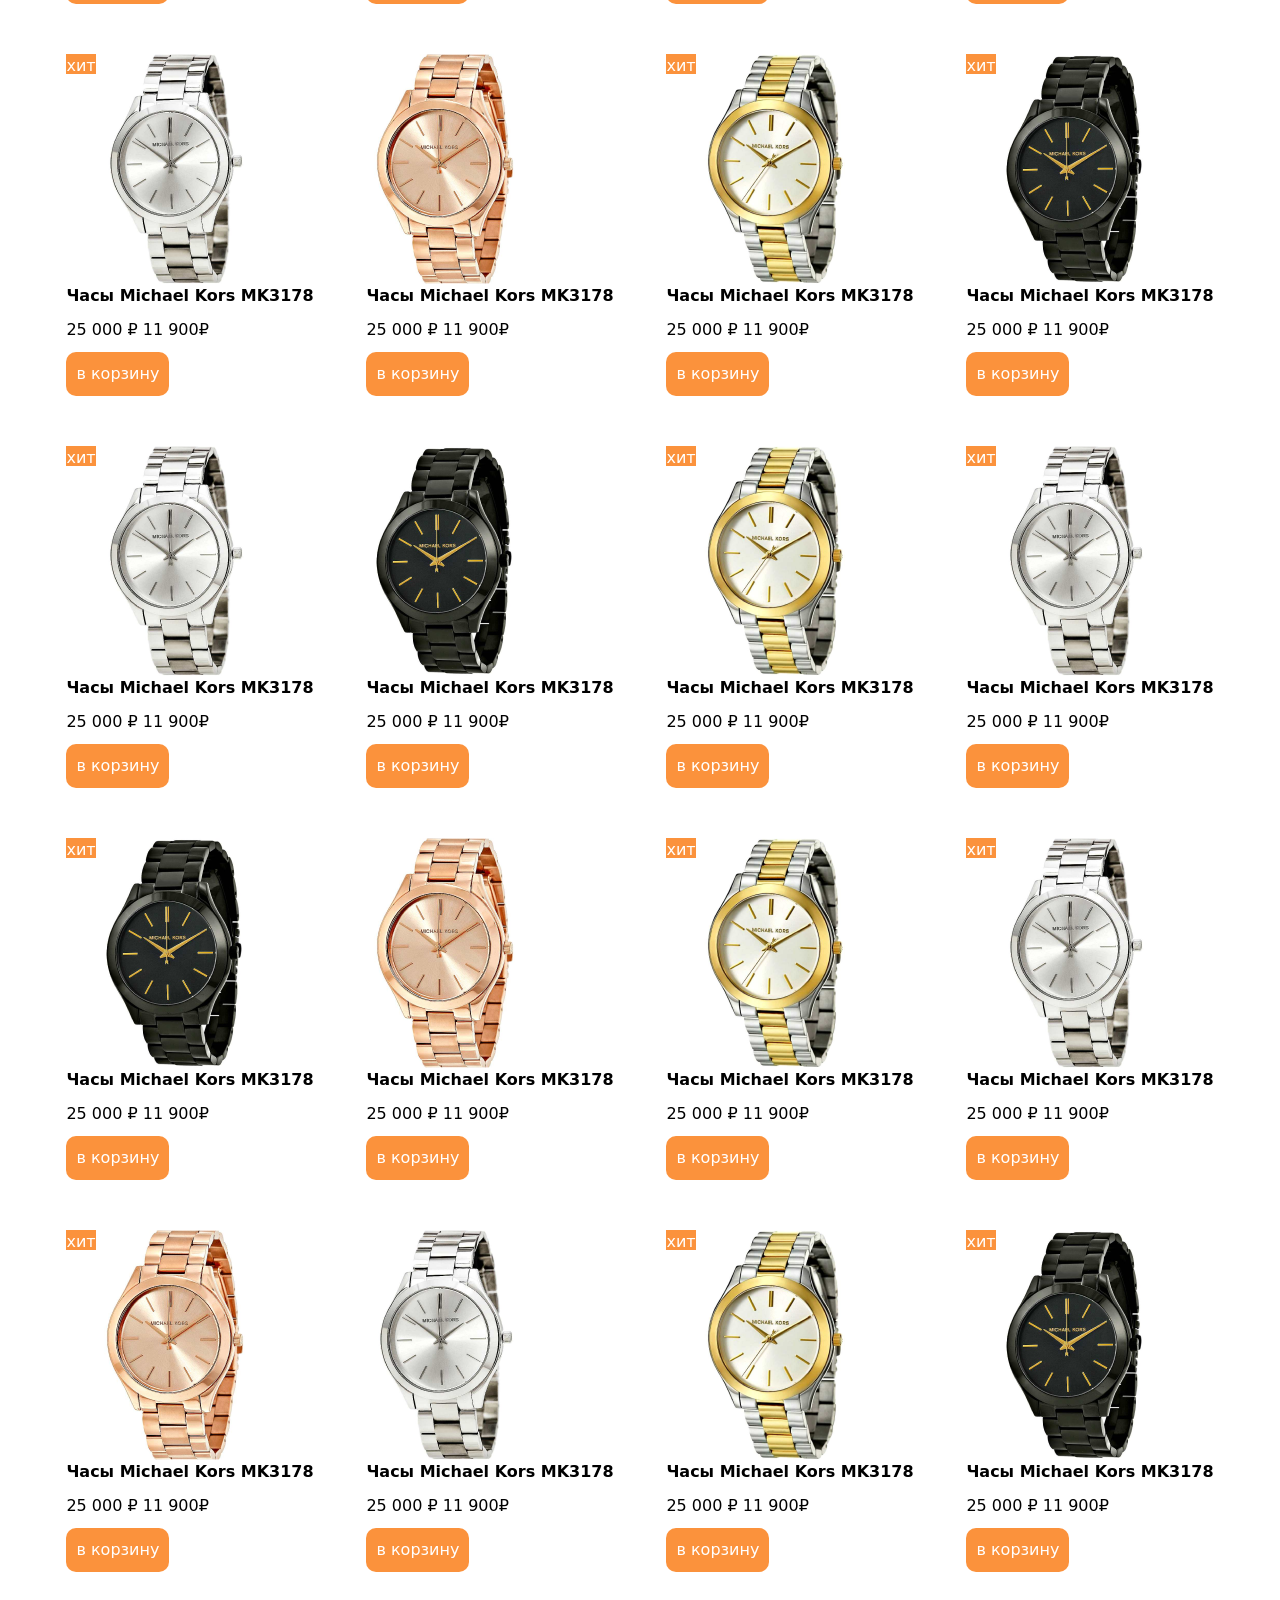
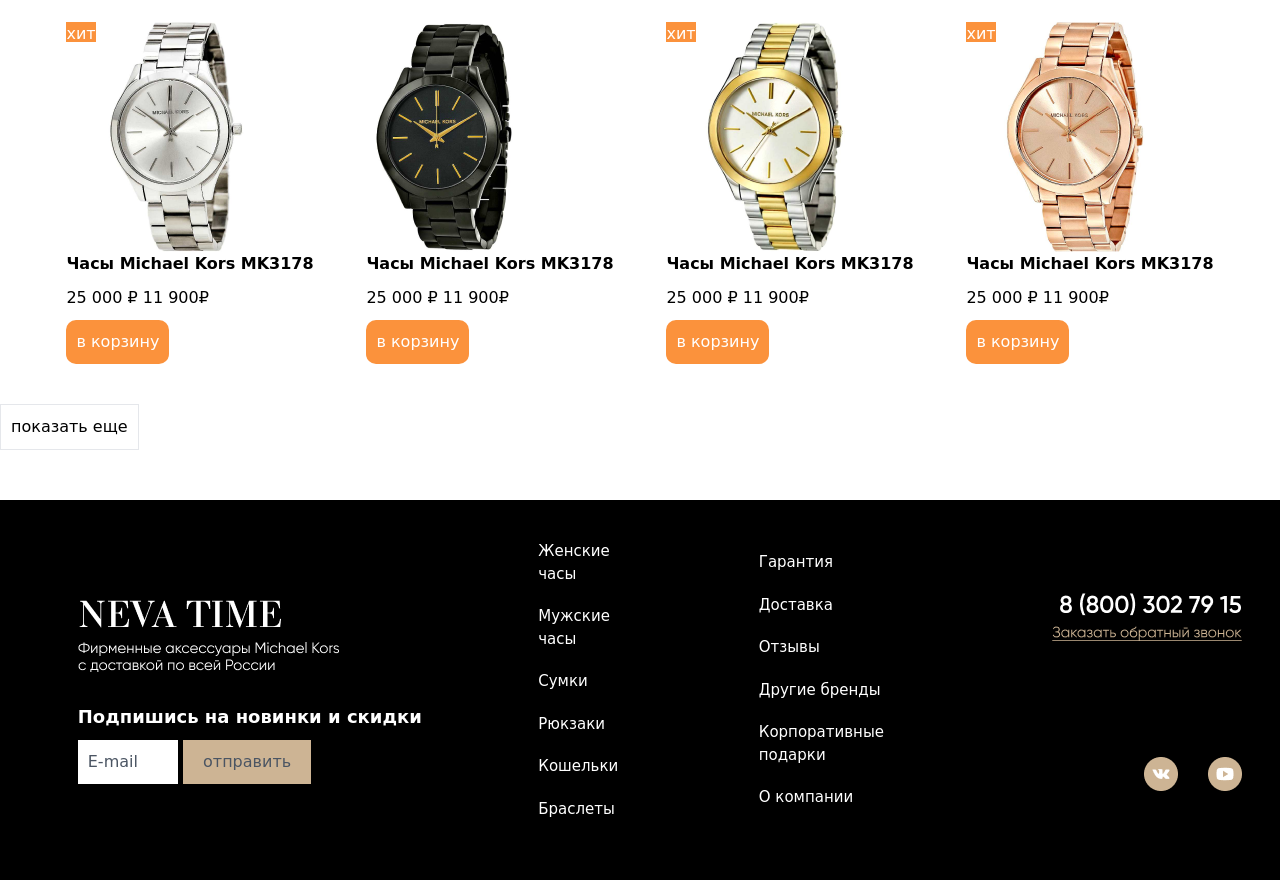
==== commit ed0aebfb: "list_3 add" ====
--- a/src/html — 2.html
+++ b/src/html — 2.html
@@ -18,9 +18,9 @@
             <img src="./8 (2).png" alt="">
 
         </nav>
-        <nav class="flex items-center justify-between py-[30px] px-[20px] sm:px-[30px] max-w-[1200px] m-auto">
-
-            <ul class="hidden lg:flex text-[20px] gap-[30px] m-auto">
+        <nav class="flex items-center justify-between py-[30px] px-[20px] sm:px-[30px] max-w-[1300px] m-auto">
+
+            <ul class="hidden lg:flex text-[20px] gap-[35px] m-auto">
                 <li>Главная</li>
                 <li>Часы</li>
                 <li>Сумки</li>
--- a/src/output.css
+++ b/src/output.css
@@ -600,6 +600,10 @@
   margin-top: 50px;
 }
 
+.mt-\[70px\] {
+  margin-top: 70px;
+}
+
 .flex {
   display: flex;
 }
@@ -684,6 +688,10 @@
   width: 380px;
 }
 
+.w-\[400px\] {
+  width: 400px;
+}
+
 .w-\[60\%\] {
   width: 60%;
 }
@@ -696,6 +704,10 @@
   width: 856px;
 }
 
+.max-w-\[1150px\] {
+  max-width: 1150px;
+}
+
 .max-w-\[1200px\] {
   max-width: 1200px;
 }
@@ -752,16 +764,16 @@
   gap: 30px;
 }
 
+.gap-\[35px\] {
+  gap: 35px;
+}
+
 .gap-\[45px\] {
   gap: 45px;
 }
 
-.gap-\[25px\] {
-  gap: 25px;
-}
-
-.gap-\[35px\] {
-  gap: 35px;
+.gap-\[50px\] {
+  gap: 50px;
 }
 
 .place-self-center {
@@ -774,10 +786,6 @@
 
 .rounded-\[10px\] {
   border-radius: 10px;
-}
-
-.rounded-\[4px\] {
-  border-radius: 4px;
 }
 
 .border {
@@ -817,16 +825,16 @@
   background-color: rgb(229 231 235 / var(--tw-bg-opacity, 1));
 }
 
-.bg-orange-300 {
-  --tw-bg-opacity: 1;
-  background-color: rgb(253 186 116 / var(--tw-bg-opacity, 1));
-}
-
 .bg-orange-400 {
   --tw-bg-opacity: 1;
   background-color: rgb(251 146 60 / var(--tw-bg-opacity, 1));
 }
 
+.bg-slate-200 {
+  --tw-bg-opacity: 1;
+  background-color: rgb(226 232 240 / var(--tw-bg-opacity, 1));
+}
+
 .bg-white {
   --tw-bg-opacity: 1;
   background-color: rgb(255 255 255 / var(--tw-bg-opacity, 1));
@@ -923,10 +931,6 @@
   text-align: center;
 }
 
-.text-\[10px\] {
-  font-size: 10px;
-}
-
 .text-\[15px\] {
   font-size: 15px;
 }
@@ -937,6 +941,14 @@
 
 .text-\[20px\] {
   font-size: 20px;
+}
+
+.text-\[30px\] {
+  font-size: 30px;
+}
+
+.text-\[40px\] {
+  font-size: 40px;
 }
 
 .text-\[42px\] {
@@ -971,11 +983,6 @@
 .text-gray-700 {
   --tw-text-opacity: 1;
   color: rgb(55 65 81 / var(--tw-text-opacity, 1));
-}
-
-.text-orange-300 {
-  --tw-text-opacity: 1;
-  color: rgb(253 186 116 / var(--tw-text-opacity, 1));
 }
 
 .text-white {
